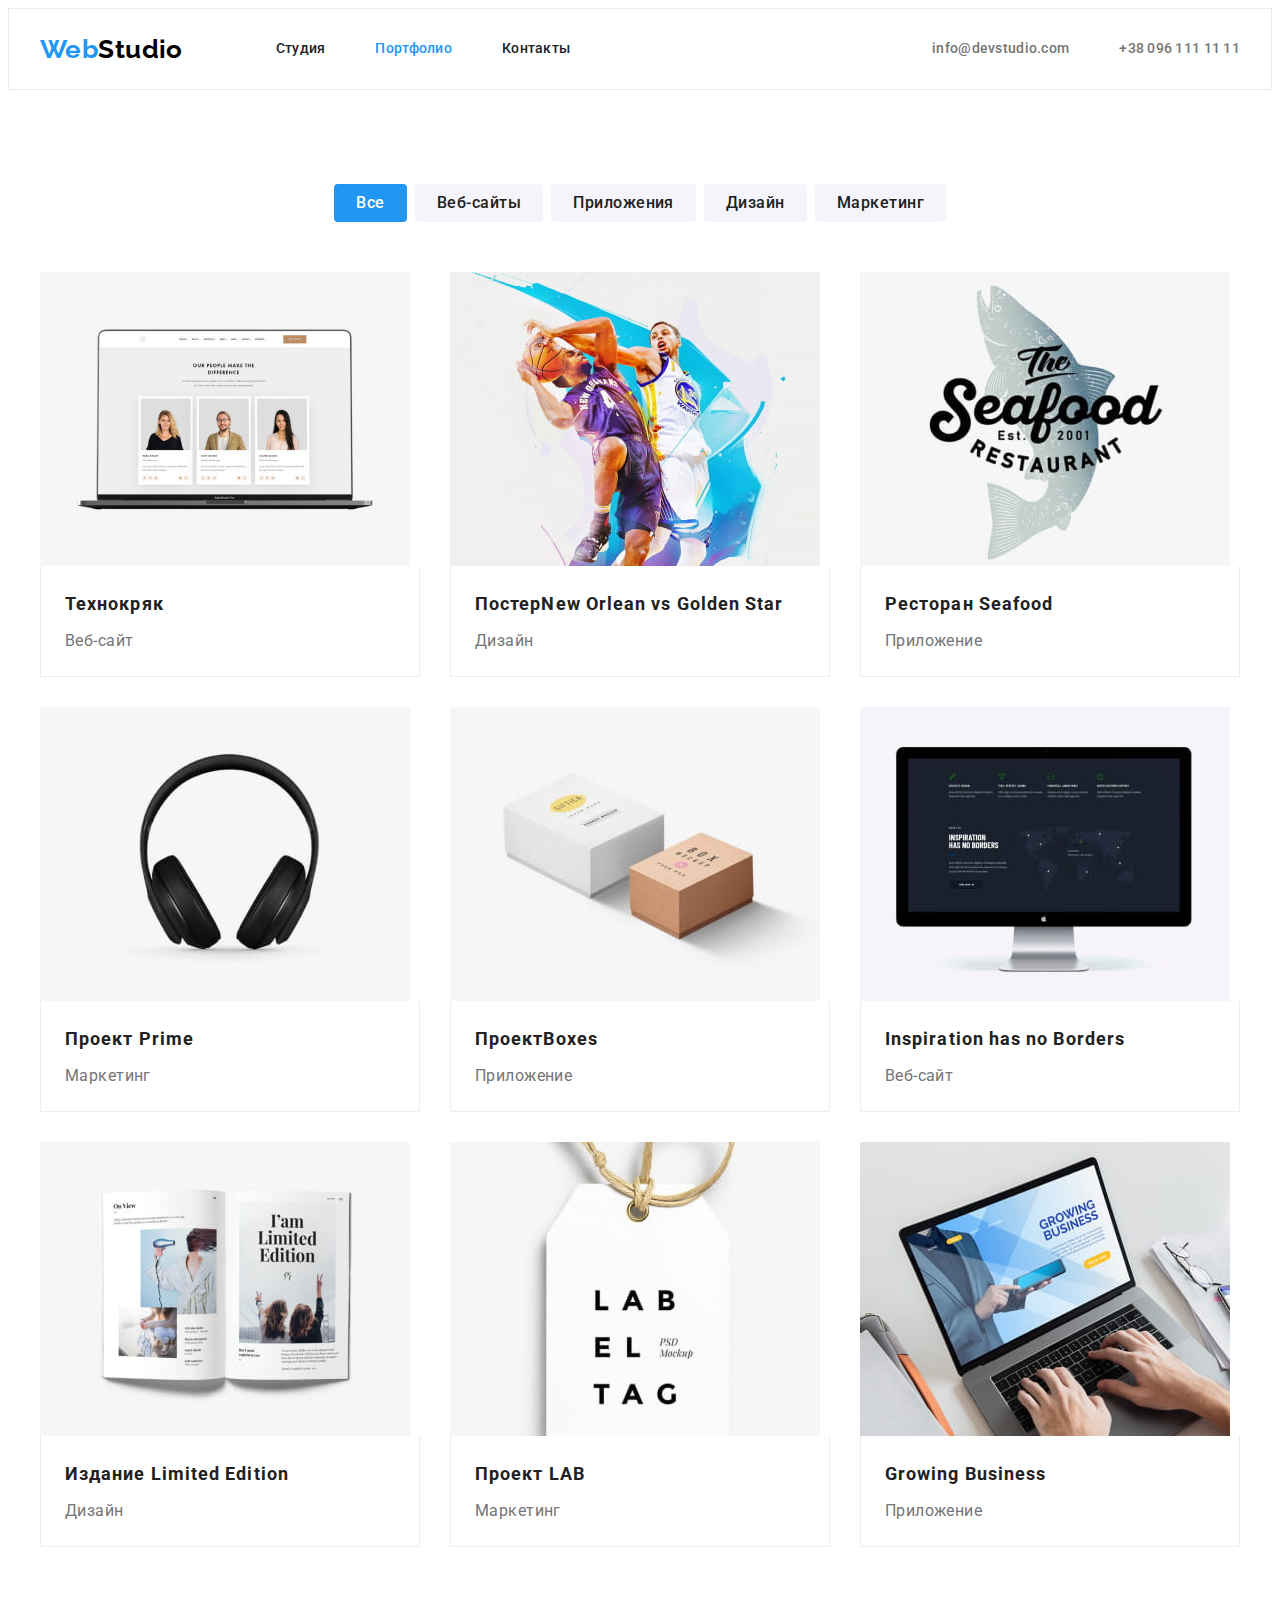
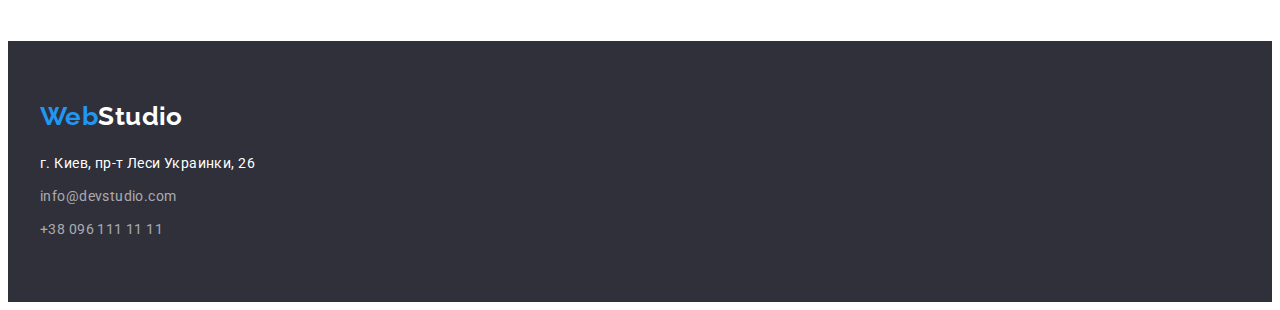
==== portfolio.html @ 6374851a "Initial commit" ====
<!DOCTYPE html>
<html lang="ru">

<head>
    <meta charset="UTF-8" />
    <meta http-equiv="X-UA-Compatible" content="IE=edge" />
    <meta name="viewport" content="width=device-width, initial-scale=1.0" />
    <title>Portfolio</title>
    <link rel="preconnect" href="https://fonts.googleapis.com" />
    <link rel="preconnect" href="https://fonts.gstatic.com" crossorigin />
    <link
        href="https://fonts.googleapis.com/css2?family=Raleway:wght@700&family=Roboto:wght@400;500;700;900&display=swap"
        rel="stylesheet" />
    <link rel="stylesheet" href="https://cdnjs.cloudflare.com/ajax/libs/modern-normalize/1.1.0/modern-normalize.min.css"
        integrity="sha512-wpPYUAdjBVSE4KJnH1VR1HeZfpl1ub8YT/NKx4PuQ5NmX2tKuGu6U/JRp5y+Y8XG2tV+wKQpNHVUX03MfMFn9Q=="
        crossorigin="anonymous" referrerpolicy="no-referrer" />
    <link rel="stylesheet" href="./css/styles.css" />
</head>

<body>
    <!--Header section-->
    <header class="header">
        <div class="container header-container">
            <a class="link logo logo-header" href="index.html">Web<span class="dark">Studio</span></a>
            <nav>
                <ul class="list nav-list">
                    <li class="nav-item">
                        <a class="link link-nav" href="index.html">Студия</a>
                    </li>
                    <li class="nav-item">
                        <a class="link link-nav link-current" href="./portfolio.html">Портфолио</a>
                    </li>
                    <li class="nav-item"><a class="link link-nav" href="">Контакты</a></li>
                </ul>
            </nav>
            <ul class="list contacts-list">
                <li class="contact-item">
                    <a class="link contact-link" href="mailto:info@devstudio.com">info@devstudio.com</a>
                </li>
                <li class="contact-item">
                    <a class="link contact-link" href="tel:+380961111111">+38 096 111 11 11</a>
                </li>
            </ul>
        </div>
    </header>
    <!--Main section-->
    <main>
        <section class="portfolio section">
            <div class="container">
                <h1 class="visually-hidden">Портфолио</h1>
                <ul class="list portfolio-btn-list">
                    <li><button class="btn btn-portfolio active-btn" type="button">Все</button></li>
                    <li><button class="btn btn-portfolio" type="button">Веб-сайты</button></li>
                    <li><button class="btn btn-portfolio" type="button">Приложения</button></li>
                    <li><button class="btn btn-portfolio" type="button">Дизайн</button></li>
                    <li><button class="btn btn-portfolio" type="button">Маркетинг</button></li>
                </ul>
                <ul class="list portfolio-list card-set">
                    <li class="card-item portfolio-item">
                        <a class="link" href="https://www.google.com/" target="_blank" rel="noopener noreferrer">
                            <img class="img" src="./images/portfolio/tehnohryak.jpg"
                                alt="Ноутбук с открытым сайтом на экране" width="370" />
                            <div class="card-content-portfolio">
                                <h2 class="title subtitle-portfolio">Технокряк</h2>
                                <p class="text-portfolio">Веб-сайт</p>
                            </div>
                        </a>
                    </li>
                    <li class="card-item portfolio-item">
                        <a class="link" href="https://www.google.com/" target=" _blank" rel="noopener noreferrer">
                            <img class="img" src="./images/portfolio/basketball.jpg"
                                alt="Противостояние двух баскетбольных игроков" width="370" />
                            <div class="card-content-portfolio">
                                <h2 class="title subtitle-portfolio">
                                    Постер<span lang="en">New Orlean vs Golden Star</span>
                                </h2>
                                <p class="text-portfolio">Дизайн</p>
                            </div>
                        </a>
                    </li>
                    <li class="card-item portfolio-item">
                        <a class="link" href="https://www.google.com/" target=" _blank" rel="noopener noreferrer">
                            <img class="img" src="./images/portfolio/restaurant.jpg" alt="Логотип ресторана"
                                width="370" />
                            <div class="card-content-portfolio">
                                <h2 class="title subtitle-portfolio">Ресторан <span lang="en">Seafood</span></h2>
                                <p class="text-portfolio">Приложение</p>
                            </div>
                        </a>
                    </li>
                    <li class="card-item portfolio-item">
                        <a class="link" href="https://www.google.com/" target=" _blank" rel="noopener noreferrer">
                            <img class="img" src="./images/portfolio/prime.jpg" alt="Наушники" width="370" />
                            <div class="card-content-portfolio">
                                <h2 class="title subtitle-portfolio">Проект <span lang="en">Prime</span></h2>
                                <p class="text-portfolio">Маркетинг</p>
                            </div>
                        </a>
                    </li>
                    <li class="card-item portfolio-item">
                        <a class="link" href="" target=" _blank" rel="noopener noreferrer">
                            <img class="img" src="./images/portfolio/boxes.jpg" alt="Две коробки с надписями"
                                width="370" />
                            <div class="card-content-portfolio">
                                <h2 class="title subtitle-portfolio">Проект<span lang="en">Boxes</span></h2>
                                <p class="text-portfolio">Приложение</p>
                            </div>
                        </a>
                    </li>
                    <li class="card-item portfolio-item">
                        <a class="link" href="https://www.google.com/" target=" _blank" rel="noopener noreferrer">
                            <img class="img" src="./images/portfolio/inspiration.jpg"
                                alt="Монитор с открытым сайтом на экране" width="370" />
                            <div class="card-content-portfolio">
                                <h2 class="title subtitle-portfolio" lang="en">Inspiration has no Borders</h2>
                                <p class="text-portfolio">Веб-сайт</p>
                            </div>
                        </a>
                    </li>
                    <li class="card-item portfolio-item">
                        <a class="link" href="https://www.google.com/" target=" _blank" rel="noopener noreferrer">
                            <img class="img" src="./images/portfolio/edition.jpg" alt="Открытое книжное издание"
                                width="370" />
                            <div class="card-content-portfolio">
                                <h2 class="title subtitle-portfolio">
                                    Издание <span lang="en">Limited Edition</span>
                                </h2>
                                <p class="text-portfolio">Дизайн</p>
                            </div>
                        </a>
                    </li>
                    <li class="card-item portfolio-item">
                        <a class="link" href="https://www.google.com/" target=" _blank" rel="noopener noreferrer">
                            <img class="img" src="./images/portfolio/lab.jpg" alt="Этикетка" width="370" />
                            <div class="card-content-portfolio">
                                <h2 class="title subtitle-portfolio">Проект <span lang="en">LAB</span></h2>
                                <p class="text-portfolio">Маркетинг</p>
                            </div>
                        </a>
                    </li>
                    <li class="card-item portfolio-item">
                        <a class="link" href="https://www.google.com/" target=" _blank" rel="noopener noreferrer">
                            <img class="img" src="./images/portfolio/business.jpg" alt="Момент работы в приложении"
                                width="370" />
                            <div class="card-content-portfolio">
                                <h2 class="title subtitle-portfolio" lang="en">Growing Business</h2>
                                <p class="text-portfolio">Приложение</p>
                            </div>
                        </a>
                    </li>
                </ul>
            </div>
        </section>
    </main>
    <!--Footer section-->
    <footer class="footer">
        <div class="container">
            <a class="link logo logo-footer" href="index.html">Web<span class="light">Studio</span></a>
            <address class="address">
                <ul class="list address-list">
                    <li class="address-item">
                        <a class="link address-link" href="https://goo.gl/maps/q22Q8NdrUK39xDqd7" target="_blank"
                            rel="noopener noreferrer">г. Киев, пр-т Леси Украинки, 26</a>
                    </li>
                    <li class="address-item">
                        <a class="link contact-link" href="mailto:info@devstudio.com">info@devstudio.com</a>
                    </li>
                    <li class="address-item">
                        <a class="link contact-link" href="tel:+380961111111">+38 096 111 11 11</a>
                    </li>
                </ul>
            </address>
        </div>
    </footer>
</body>

</html>
---- css/styles.css ----
:root {
  /* fonts */
  --main-font: 'Roboto', sans-serif;
  --secondary-font: 'Raleway', sans-serif;

  /* text color */
  --primary-txt-cl: #757575;
  --txt-dark-cl: #212121;
  --txt-light-cl: #ffffff;
  --accent-txt-cl: #2196f3;
  --contacts-txt-cl: rgba(255, 255, 255, 0.6);
  --logo-dark-cl: #000000;

  /* bg color */
  --team-btn-bg-cl: #f5f4fa;
  --address-bg-cl: #2f303a;
  --btn-bg-cl: #f5f4fa;
  --btn-hover-cl: #188ce8;

  /* borders */
  --header-border: 1px solid #ececec;
  --portfolio-border: 1px solid #eeeeee;

  /* card-set */
  --gap: 30px;
  --card-item: 4;
  --card-team-shadow: 0px 1px 3px rgba(0, 0, 0, 0.12), 0px 1px 1px rgba(0, 0, 0, 0.14),
    0px 2px 1px rgba(0, 0, 0, 0.2);
}

body {
  font-family: var(--main-font);
  font-size: 14px;
  line-height: 1.71;
  letter-spacing: 0.03em;
  color: var(--primary-txt-cl);
}

/* common property */

h1,
h2,
h3,
p {
  margin: 0;
}

ul {
  margin: 0;
  padding: 0;
}

.list {
  list-style: none;
}

.link {
  text-decoration: none;
  color: currentColor;
}

.img {
  display: block;
  max-width: 100%;
  height: auto;
}

.hero,
.footer {
  background-color: var(--address-bg-cl);
}

.btn {
  font-family: inherit;
  cursor: pointer;
  border: none;
  border-radius: 4px;
}

.title {
  color: var(--txt-dark-cl);
}

.title-about,
.title-team {
  margin-bottom: 50px;

  font-size: 36px;
  line-height: 1.17;
  text-align: center;
}

.visually-hidden {
  position: absolute;
  width: 1px;
  height: 1px;
  margin: -1px;
  border: 0;
  padding: 0;
  white-space: nowrap;
  clip-path: inset(100%);
  clip: rect(0 0 0 0);
  overflow: hidden;
}

.section {
  padding-top: 94px;
  padding-bottom: 94px;
}

.container {
  width: 1200px;
  margin-left: auto;
  margin-right: auto;
  padding-right: 15px;
  padding-left: 15px;
}

.card-set {
  display: flex;
  flex-wrap: wrap;
  gap: var(--gap);
}

.card-item {
  flex-basis: calc((100% - var(--gap) * (var(--card-item) - 1)) / var(--card-item));
}

/* HEADER */

/* logo */
.logo {
  font-family: var(--secondary-font);
  font-weight: 700;
  font-size: 26px;
  line-height: 1.19;
  color: var(--accent-txt-cl);
}

.dark {
  color: var(--logo-dark-cl);
}

.light {
  color: var(--txt-light-cl);
}

.logo-header {
  display: block;
  margin-right: 93px;
}

.header {
  font-weight: 500;
  line-height: 1.14;
  border: var(--header-border);
}

.header-container {
  display: flex;
  align-items: center;
}

.nav-list,
.contacts-list {
  display: flex;
  gap: 50px;

  letter-spacing: 0.02em;
}

.contacts-list {
  margin-left: auto;
}

/* link */

.link-nav {
  display: block;
  padding-top: 32px;
  padding-bottom: 32px;

  color: var(--txt-dark-cl);
}

.link-current {
  color: var(--accent-txt-cl);
}

.link-nav:hover,
.link-nav:focus,
.contact-link:hover,
.contact-link:focus {
  color: var(--accent-txt-cl);
}

/* Hero */

.hero {
  display: flex;
  align-items: center;
  text-align: center;
  padding-top: 200px;
  padding-bottom: 200px;
}

.hero-title {
  margin-bottom: 30px;
  max-width: 696px;
  margin-left: auto;
  margin-right: auto;

  font-weight: 900;
  font-size: 44px;
  line-height: 1.36;
  letter-spacing: 0.06em;
  text-transform: uppercase;
  color: var(--txt-light-cl);
}

.btn-hero {
  min-width: 200px;
  padding: 10px 32px;

  font-weight: 700;
  font-size: 16px;
  line-height: 1.88;
  letter-spacing: 0.06em;
  color: var(--txt-light-cl);
  background-color: var(--accent-txt-cl);
}

.btn-hero:hover,
.btn-hero:focus {
  background-color: var(--btn-hover-cl);
}

/* Features */

.features {
  padding-bottom: 0;
}

.txt-feature {
  padding-top: 1.5px;
  padding-bottom: 1.5px;
}

.subtitle-feature {
  margin-bottom: 10px;

  font-size: 14px;
  line-height: 1.14;
  text-transform: uppercase;
}

/* About */

.about-list {
  --card-item: 3;
}

/* Team */

.team {
  background-color: var(--team-btn-bg-cl);
}

.team-item {
  box-shadow: var(--card-team-shadow);
  border-radius: 0px 0px 4px 4px;
}

.card-content-team {
  padding-top: 30px;
  padding-bottom: 30px;
  padding-left: 4px;
  padding-right: 4px;
}

.subtitle-team {
  margin-bottom: 10px;

  font-weight: 500;
  font-size: 16px;
  line-height: 1.19;
  text-align: center;
}

.text-team {
  font-size: 16px;
  line-height: 1.19;
  text-align: center;
}

/* Footer */

.footer {
  padding-top: 60px;
  padding-bottom: 60px;
}

.logo-footer {
  display: block;
  margin-bottom: 20px;
}

.address {
  font-style: inherit;
  color: var(--contacts-txt-cl);
}

.address-link {
  color: var(--txt-light-cl);
}

.address-link:hover,
.address-link:focus {
  color: var(--accent-txt-cl);
}

.address-list {
  display: flex;
  flex-direction: column;
  gap: 9px;
}

/* PORTFOLIO */

.portfolio-btn-list {
  display: flex;
  justify-content: center;
  gap: 8px;
  margin-bottom: 50px;
}

.btn-portfolio {
  padding: 6px 22px;
  min-width: 73px;

  font-weight: 500;
  font-size: 16px;
  line-height: 1.62;
  letter-spacing: 0.03em;
  color: var(--txt-dark-cl);
  background-color: var(--team-btn-bg-cl);
}

.btn-portfolio:hover,
.btn-portfolio:focus {
  color: var(--txt-light-cl);
  background-color: var(--accent-txt-cl);
}

.active-btn {
  color: var(--txt-light-cl);
  background-color: var(--accent-txt-cl);
}

.portfolio-list {
  --card-item: 3;
}

.card-content-portfolio {
  padding-top: 20px;
  padding-bottom: 20px;
  padding-right: 24px;
  padding-left: 24px;

  border-left: var(--portfolio-border);
  border-right: var(--portfolio-border);
  border-bottom: var(--portfolio-border);
}

.subtitle-portfolio {
  margin-bottom: 4px;

  font-size: 18px;
  line-height: 2;
  letter-spacing: 0.06em;
}

.text-portfolio {
  font-size: 16px;
  line-height: 1.88;
}
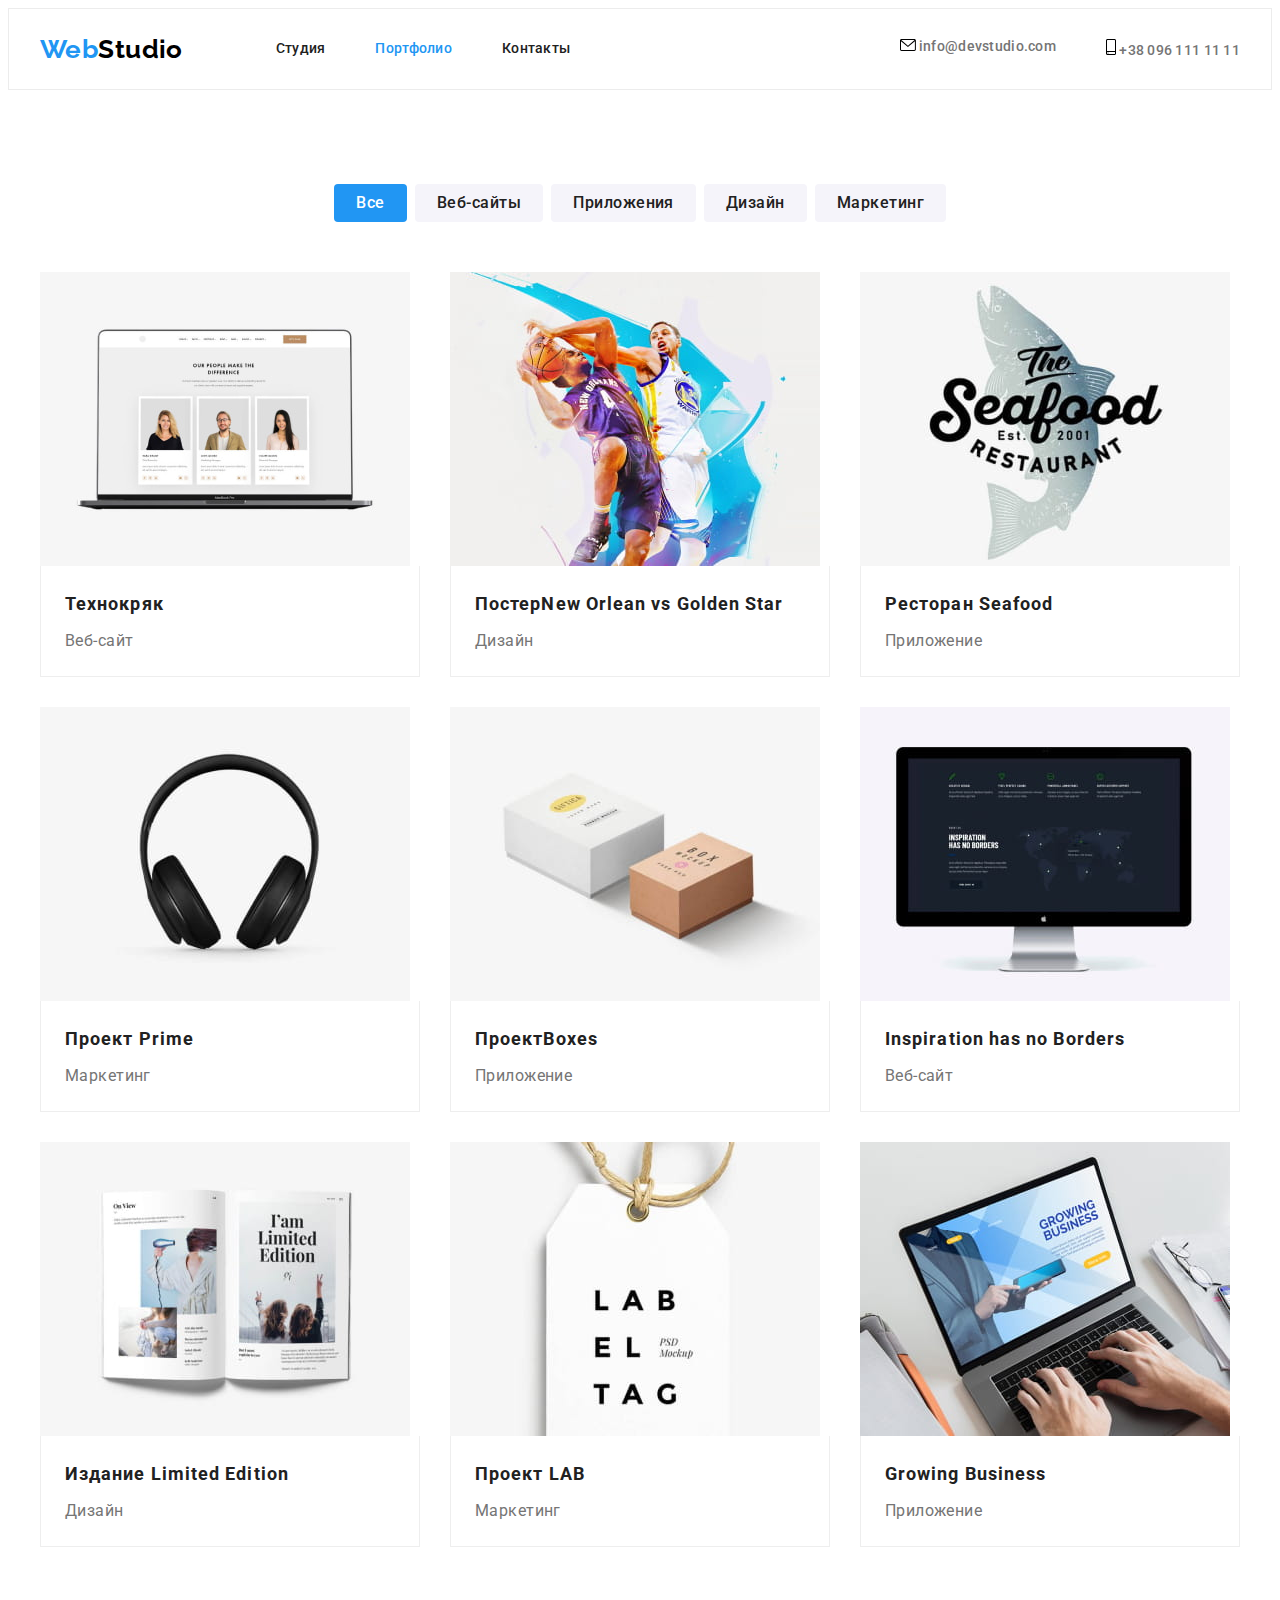
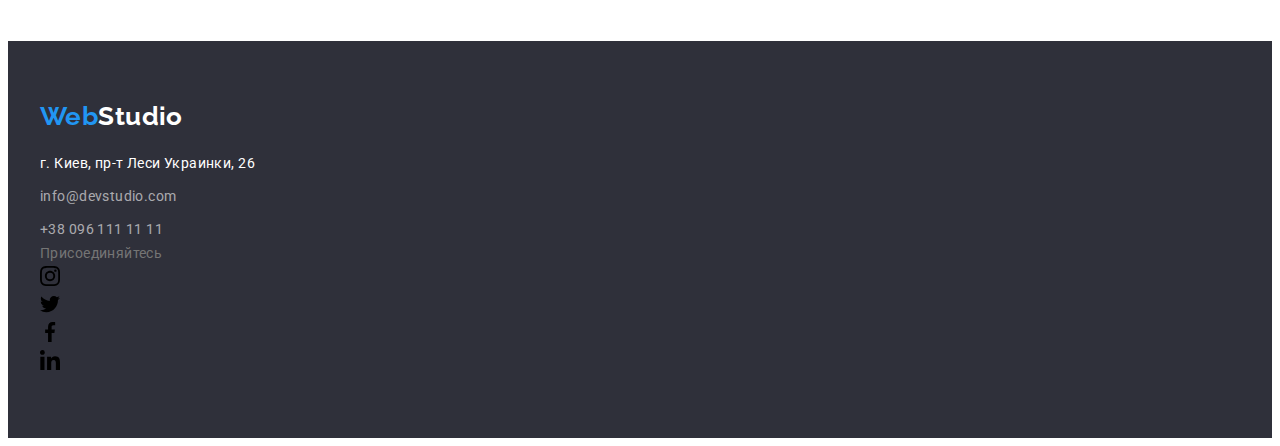
==== commit a9854a18: "Update portfolio.html" ====
--- a/portfolio.html
+++ b/portfolio.html
@@ -35,10 +35,18 @@
             </nav>
             <ul class="list contacts-list">
                 <li class="contact-item">
-                    <a class="link contact-link" href="mailto:info@devstudio.com">info@devstudio.com</a>
+                    <a class="link contact-link header-contact-link" href="mailto:info@devstudio.com">
+                        <svg width="16" height="12">
+                            <use href="./images/icons/symbol-defs.svg#envelope"></use>
+                        </svg>
+                        info@devstudio.com</a>
                 </li>
                 <li class="contact-item">
-                    <a class="link contact-link" href="tel:+380961111111">+38 096 111 11 11</a>
+                    <a class="link contact-link header-contact-link" href="tel:+380961111111">
+                        <svg width="10" height="16">
+                            <use href="./images/icons/symbol-defs.svg#smartphone"></use>
+                        </svg>
+                        +38 096 111 11 11</a>
                 </li>
             </ul>
         </div>
@@ -57,7 +65,8 @@
                 </ul>
                 <ul class="list portfolio-list card-set">
                     <li class="card-item portfolio-item">
-                        <a class="link" href="https://www.google.com/" target="_blank" rel="noopener noreferrer">
+                        <a class="link portfolio-link" href="https://www.google.com/" target="_blank"
+                            rel="noopener noreferrer">
                             <img class="img" src="./images/portfolio/tehnohryak.jpg"
                                 alt="Ноутбук с открытым сайтом на экране" width="370" />
                             <div class="card-content-portfolio">
@@ -67,7 +76,8 @@
                         </a>
                     </li>
                     <li class="card-item portfolio-item">
-                        <a class="link" href="https://www.google.com/" target=" _blank" rel="noopener noreferrer">
+                        <a class="link portfolio-link" href="https://www.google.com/" target=" _blank"
+                            rel="noopener noreferrer">
                             <img class="img" src="./images/portfolio/basketball.jpg"
                                 alt="Противостояние двух баскетбольных игроков" width="370" />
                             <div class="card-content-portfolio">
@@ -79,7 +89,8 @@
                         </a>
                     </li>
                     <li class="card-item portfolio-item">
-                        <a class="link" href="https://www.google.com/" target=" _blank" rel="noopener noreferrer">
+                        <a class="link portfolio-link" href="https://www.google.com/" target=" _blank"
+                            rel="noopener noreferrer">
                             <img class="img" src="./images/portfolio/restaurant.jpg" alt="Логотип ресторана"
                                 width="370" />
                             <div class="card-content-portfolio">
@@ -89,7 +100,8 @@
                         </a>
                     </li>
                     <li class="card-item portfolio-item">
-                        <a class="link" href="https://www.google.com/" target=" _blank" rel="noopener noreferrer">
+                        <a class="link portfolio-link" href="https://www.google.com/" target=" _blank"
+                            rel="noopener noreferrer">
                             <img class="img" src="./images/portfolio/prime.jpg" alt="Наушники" width="370" />
                             <div class="card-content-portfolio">
                                 <h2 class="title subtitle-portfolio">Проект <span lang="en">Prime</span></h2>
@@ -98,7 +110,7 @@
                         </a>
                     </li>
                     <li class="card-item portfolio-item">
-                        <a class="link" href="" target=" _blank" rel="noopener noreferrer">
+                        <a class="link portfolio-link" href="" target=" _blank" rel="noopener noreferrer">
                             <img class="img" src="./images/portfolio/boxes.jpg" alt="Две коробки с надписями"
                                 width="370" />
                             <div class="card-content-portfolio">
@@ -108,7 +120,8 @@
                         </a>
                     </li>
                     <li class="card-item portfolio-item">
-                        <a class="link" href="https://www.google.com/" target=" _blank" rel="noopener noreferrer">
+                        <a class="link portfolio-link" href="https://www.google.com/" target=" _blank"
+                            rel="noopener noreferrer">
                             <img class="img" src="./images/portfolio/inspiration.jpg"
                                 alt="Монитор с открытым сайтом на экране" width="370" />
                             <div class="card-content-portfolio">
@@ -118,7 +131,8 @@
                         </a>
                     </li>
                     <li class="card-item portfolio-item">
-                        <a class="link" href="https://www.google.com/" target=" _blank" rel="noopener noreferrer">
+                        <a class="link portfolio-link" href="https://www.google.com/" target=" _blank"
+                            rel="noopener noreferrer">
                             <img class="img" src="./images/portfolio/edition.jpg" alt="Открытое книжное издание"
                                 width="370" />
                             <div class="card-content-portfolio">
@@ -130,7 +144,8 @@
                         </a>
                     </li>
                     <li class="card-item portfolio-item">
-                        <a class="link" href="https://www.google.com/" target=" _blank" rel="noopener noreferrer">
+                        <a class="link portfolio-link" href="https://www.google.com/" target=" _blank"
+                            rel="noopener noreferrer">
                             <img class="img" src="./images/portfolio/lab.jpg" alt="Этикетка" width="370" />
                             <div class="card-content-portfolio">
                                 <h2 class="title subtitle-portfolio">Проект <span lang="en">LAB</span></h2>
@@ -139,7 +154,8 @@
                         </a>
                     </li>
                     <li class="card-item portfolio-item">
-                        <a class="link" href="https://www.google.com/" target=" _blank" rel="noopener noreferrer">
+                        <a class="link portfolio-link" href="https://www.google.com/" target=" _blank"
+                            rel="noopener noreferrer">
                             <img class="img" src="./images/portfolio/business.jpg" alt="Момент работы в приложении"
                                 width="370" />
                             <div class="card-content-portfolio">
@@ -154,22 +170,61 @@
     </main>
     <!--Footer section-->
     <footer class="footer">
-        <div class="container">
-            <a class="link logo logo-footer" href="index.html">Web<span class="light">Studio</span></a>
-            <address class="address">
-                <ul class="list address-list">
-                    <li class="address-item">
-                        <a class="link address-link" href="https://goo.gl/maps/q22Q8NdrUK39xDqd7" target="_blank"
-                            rel="noopener noreferrer">г. Киев, пр-т Леси Украинки, 26</a>
-                    </li>
-                    <li class="address-item">
-                        <a class="link contact-link" href="mailto:info@devstudio.com">info@devstudio.com</a>
-                    </li>
-                    <li class="address-item">
-                        <a class="link contact-link" href="tel:+380961111111">+38 096 111 11 11</a>
-                    </li>
-                </ul>
-            </address>
+        <div class="container footer-container">
+            <div class="first-footer">
+                <a class="link logo logo-footer" href="index.html">Web<span class="light">Studio</span></a>
+                <address class="address">
+                    <ul class="list address-list">
+                        <li class="address-item">
+                            <a class="link address-link" href="https://goo.gl/maps/q22Q8NdrUK39xDqd7" target="_blank"
+                                rel="noopener noreferrer">г. Киев, пр-т Леси Украинки, 26</a>
+                        </li>
+                        <li class="address-item">
+                            <a class="link contact-link" href="mailto:info@devstudio.com">info@devstudio.com</a>
+                        </li>
+                        <li class="address-item">
+                            <a class="link contact-link" href="tel:+380961111111">+38 096 111 11 11</a>
+                        </li>
+                    </ul>
+                </address>
+            </div>
+            <div class="second-footer">
+                <p class="txt-footer-social">Присоединяйтесь</p>
+                <ul class="list socials-list">
+                    <li>
+                        <a class="link social-link social-link-footer" href="" target="_blank" rel="noopener noreferrer"
+                            aria-label="Иконка Instagram">
+                            <svg width="20" height="20">
+                                <use href="./images/icons/symbol-defs.svg#instagram"></use>
+                            </svg>
+                        </a>
+                    </li>
+                    <li>
+                        <a class="link social-link social-link-footer" href="" target="_blank" rel="noopener noreferrer"
+                            aria-label="Иконка Twitter">
+                            <svg width="20" height="20">
+                                <use href="./images/icons/symbol-defs.svg#twitter"></use>
+                            </svg>
+                        </a>
+                    </li>
+                    <li>
+                        <a class="link social-link social-link-footer" href="" target="_blank" rel="noopener noreferrer"
+                            aria-label="Иконка Facebook">
+                            <svg width="20" height="20">
+                                <use href="./images/icons/symbol-defs.svg#facebook"></use>
+                            </svg>
+                        </a>
+                    </li>
+                    <li>
+                        <a class="link social-link social-link-footer" href="" target="_blank" rel="noopener noreferrer"
+                            aria-label="Иконка Linkedin">
+                            <svg width="20" height="20">
+                                <use href="./images/icons/symbol-defs.svg#linkedin"></use>
+                            </svg>
+                        </a>
+                    </li>
+                </ul>
+            </div>
         </div>
     </footer>
 </body>
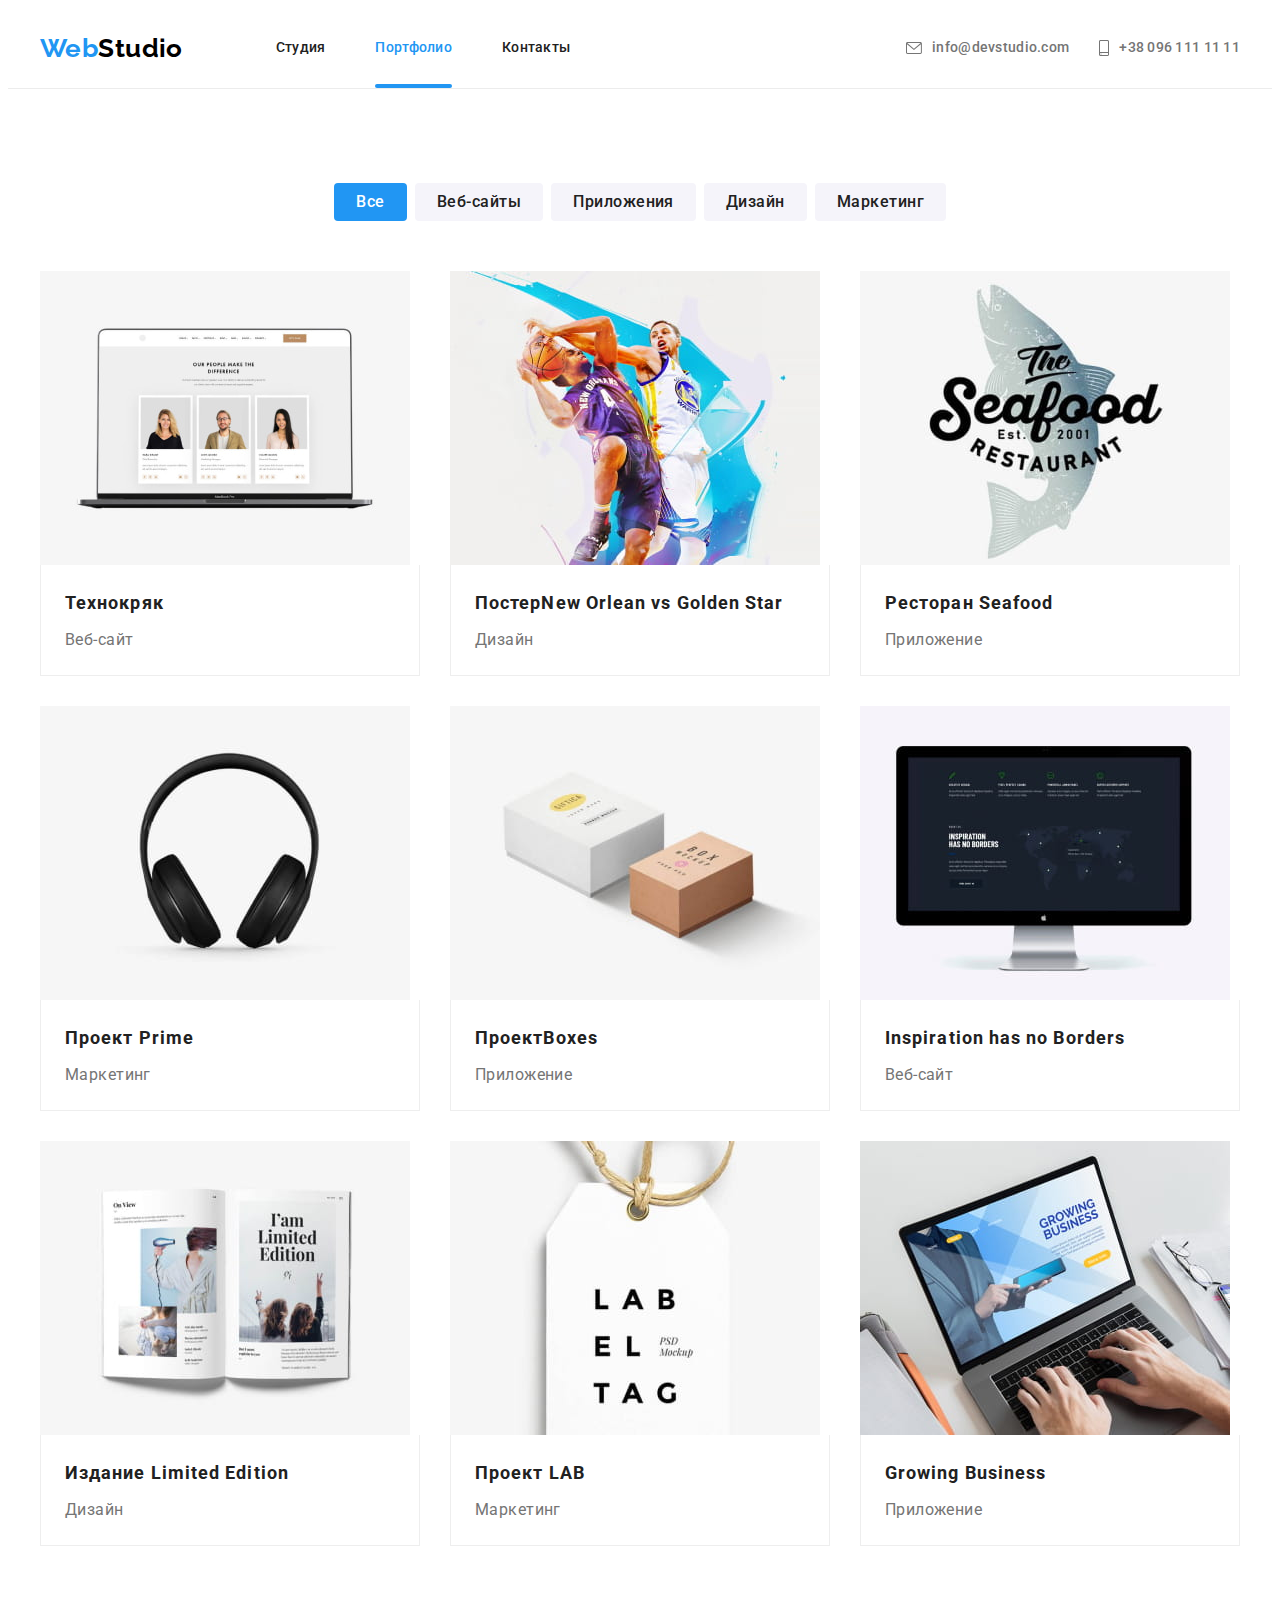
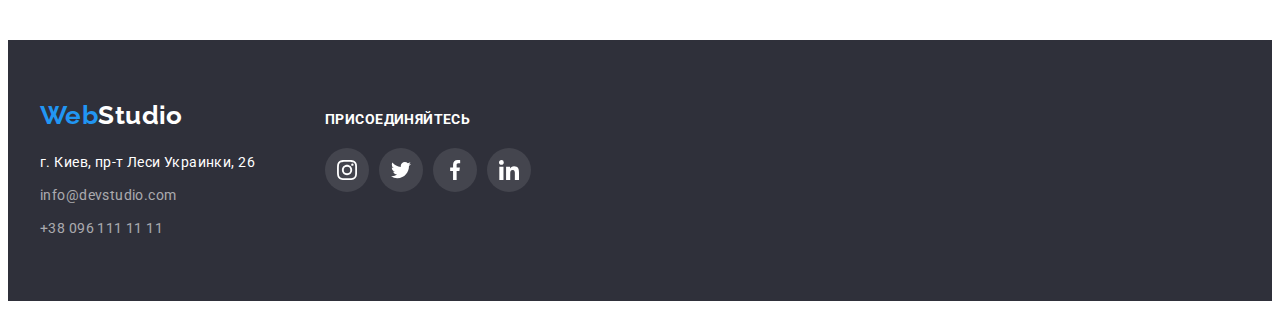
==== commit b18233ef: "Update portfolio.html" ====
--- a/portfolio.html
+++ b/portfolio.html
@@ -67,8 +67,15 @@
                     <li class="card-item portfolio-item">
                         <a class="link portfolio-link" href="https://www.google.com/" target="_blank"
                             rel="noopener noreferrer">
-                            <img class="img" src="./images/portfolio/tehnohryak.jpg"
-                                alt="Ноутбук с открытым сайтом на экране" width="370" />
+                            <div class="card-box">
+                                <img class="img" src="./images/portfolio/tehnohryak.jpg"
+                                    alt="Ноутбук с открытым сайтом на экране" width="370" />
+                                <p class="overlay">
+                                    Ресурс предлагает комплексные предложения с разным уровнем функционала и сервисов.
+                                    Все это позволит посетителю получить исчерпывающие сведения о компании или частном
+                                    лице.
+                                </p>
+                            </div>
                             <div class="card-content-portfolio">
                                 <h2 class="title subtitle-portfolio">Технокряк</h2>
                                 <p class="text-portfolio">Веб-сайт</p>
@@ -78,8 +85,15 @@
                     <li class="card-item portfolio-item">
                         <a class="link portfolio-link" href="https://www.google.com/" target=" _blank"
                             rel="noopener noreferrer">
-                            <img class="img" src="./images/portfolio/basketball.jpg"
-                                alt="Противостояние двух баскетбольных игроков" width="370" />
+                            <div class="card-box">
+                                <img class="img" src="./images/portfolio/basketball.jpg"
+                                    alt="Противостояние двух баскетбольных игроков" width="370" />
+                                <p class="overlay">
+                                    Ресурс предлагает комплексные предложения с разным уровнем функционала и сервисов.
+                                    Все это позволит посетителю получить исчерпывающие сведения о компании или частном
+                                    лице.
+                                </p>
+                            </div>
                             <div class="card-content-portfolio">
                                 <h2 class="title subtitle-portfolio">
                                     Постер<span lang="en">New Orlean vs Golden Star</span>
@@ -91,8 +105,15 @@
                     <li class="card-item portfolio-item">
                         <a class="link portfolio-link" href="https://www.google.com/" target=" _blank"
                             rel="noopener noreferrer">
-                            <img class="img" src="./images/portfolio/restaurant.jpg" alt="Логотип ресторана"
-                                width="370" />
+                            <div class="card-box">
+                                <img class="img" src="./images/portfolio/restaurant.jpg" alt="Логотип ресторана"
+                                    width="370" />
+                                <p class="overlay">
+                                    Ресурс предлагает комплексные предложения с разным уровнем функционала и сервисов.
+                                    Все это позволит посетителю получить исчерпывающие сведения о компании или частном
+                                    лице.
+                                </p>
+                            </div>
                             <div class="card-content-portfolio">
                                 <h2 class="title subtitle-portfolio">Ресторан <span lang="en">Seafood</span></h2>
                                 <p class="text-portfolio">Приложение</p>
@@ -102,7 +123,14 @@
                     <li class="card-item portfolio-item">
                         <a class="link portfolio-link" href="https://www.google.com/" target=" _blank"
                             rel="noopener noreferrer">
-                            <img class="img" src="./images/portfolio/prime.jpg" alt="Наушники" width="370" />
+                            <div class="card-box">
+                                <img class="img" src="./images/portfolio/prime.jpg" alt="Наушники" width="370" />
+                                <p class="overlay">
+                                    Ресурс предлагает комплексные предложения с разным уровнем функционала и сервисов.
+                                    Все это позволит посетителю получить исчерпывающие сведения о компании или частном
+                                    лице.
+                                </p>
+                            </div>
                             <div class="card-content-portfolio">
                                 <h2 class="title subtitle-portfolio">Проект <span lang="en">Prime</span></h2>
                                 <p class="text-portfolio">Маркетинг</p>
@@ -111,8 +139,15 @@
                     </li>
                     <li class="card-item portfolio-item">
                         <a class="link portfolio-link" href="" target=" _blank" rel="noopener noreferrer">
-                            <img class="img" src="./images/portfolio/boxes.jpg" alt="Две коробки с надписями"
-                                width="370" />
+                            <div class="card-box">
+                                <img class="img" src="./images/portfolio/boxes.jpg" alt="Две коробки с надписями"
+                                    width="370" />
+                                <p class="overlay">
+                                    Ресурс предлагает комплексные предложения с разным уровнем функционала и сервисов.
+                                    Все это позволит посетителю получить исчерпывающие сведения о компании или частном
+                                    лице.
+                                </p>
+                            </div>
                             <div class="card-content-portfolio">
                                 <h2 class="title subtitle-portfolio">Проект<span lang="en">Boxes</span></h2>
                                 <p class="text-portfolio">Приложение</p>
@@ -122,8 +157,15 @@
                     <li class="card-item portfolio-item">
                         <a class="link portfolio-link" href="https://www.google.com/" target=" _blank"
                             rel="noopener noreferrer">
-                            <img class="img" src="./images/portfolio/inspiration.jpg"
-                                alt="Монитор с открытым сайтом на экране" width="370" />
+                            <div class="card-box">
+                                <img class="img" src="./images/portfolio/inspiration.jpg"
+                                    alt="Монитор с открытым сайтом на экране" width="370" />
+                                <p class="overlay">
+                                    Ресурс предлагает комплексные предложения с разным уровнем функционала и сервисов.
+                                    Все это позволит посетителю получить исчерпывающие сведения о компании или частном
+                                    лице.
+                                </p>
+                            </div>
                             <div class="card-content-portfolio">
                                 <h2 class="title subtitle-portfolio" lang="en">Inspiration has no Borders</h2>
                                 <p class="text-portfolio">Веб-сайт</p>
@@ -133,8 +175,15 @@
                     <li class="card-item portfolio-item">
                         <a class="link portfolio-link" href="https://www.google.com/" target=" _blank"
                             rel="noopener noreferrer">
-                            <img class="img" src="./images/portfolio/edition.jpg" alt="Открытое книжное издание"
-                                width="370" />
+                            <div class="card-box">
+                                <img class="img" src="./images/portfolio/edition.jpg" alt="Открытое книжное издание"
+                                    width="370" />
+                                <p class="overlay">
+                                    Ресурс предлагает комплексные предложения с разным уровнем функционала и сервисов.
+                                    Все это позволит посетителю получить исчерпывающие сведения о компании или частном
+                                    лице.
+                                </p>
+                            </div>
                             <div class="card-content-portfolio">
                                 <h2 class="title subtitle-portfolio">
                                     Издание <span lang="en">Limited Edition</span>
@@ -146,7 +195,14 @@
                     <li class="card-item portfolio-item">
                         <a class="link portfolio-link" href="https://www.google.com/" target=" _blank"
                             rel="noopener noreferrer">
-                            <img class="img" src="./images/portfolio/lab.jpg" alt="Этикетка" width="370" />
+                            <div class="card-box">
+                                <img class="img" src="./images/portfolio/lab.jpg" alt="Этикетка" width="370" />
+                                <p class="overlay">
+                                    Ресурс предлагает комплексные предложения с разным уровнем функционала и сервисов.
+                                    Все это позволит посетителю получить исчерпывающие сведения о компании или частном
+                                    лице.
+                                </p>
+                            </div>
                             <div class="card-content-portfolio">
                                 <h2 class="title subtitle-portfolio">Проект <span lang="en">LAB</span></h2>
                                 <p class="text-portfolio">Маркетинг</p>
@@ -156,8 +212,15 @@
                     <li class="card-item portfolio-item">
                         <a class="link portfolio-link" href="https://www.google.com/" target=" _blank"
                             rel="noopener noreferrer">
-                            <img class="img" src="./images/portfolio/business.jpg" alt="Момент работы в приложении"
-                                width="370" />
+                            <div class="card-box">
+                                <img class="img" src="./images/portfolio/business.jpg" alt="Момент работы в приложении"
+                                    width="370" />
+                                <p class="overlay">
+                                    Ресурс предлагает комплексные предложения с разным уровнем функционала и сервисов.
+                                    Все это позволит посетителю получить исчерпывающие сведения о компании или частном
+                                    лице.
+                                </p>
+                            </div>
                             <div class="card-content-portfolio">
                                 <h2 class="title subtitle-portfolio" lang="en">Growing Business</h2>
                                 <p class="text-portfolio">Приложение</p>
--- a/css/styles.css
+++ b/css/styles.css
@@ -12,20 +12,37 @@
   --logo-dark-cl: #000000;
 
   /* bg color */
+  --hero-bg-cl: #c4c4c4;
   --team-btn-bg-cl: #f5f4fa;
   --address-bg-cl: #2f303a;
   --btn-bg-cl: #f5f4fa;
   --btn-hover-cl: #188ce8;
+  --about-bg-cl: rgba(47, 48, 58, 0.8);
+  --overlay-bg-cl: rgba(33, 150, 243, 0.9);
+  --backdrop-bg-cl: rgba(0, 0, 0, 0.2);
+
+  /* icon color */
+  --icon-grey-cl: #afb1b8;
+  --social-bg-cl: rgba(255, 255, 255, 0.1);
 
   /* borders */
   --header-border: 1px solid #ececec;
   --portfolio-border: 1px solid #eeeeee;
 
+  /* shadow */
+  --hov-portfolio-shadow: 0px 1px 1px rgba(0, 0, 0, 0.12), 0px 4px 4px rgba(0, 0, 0, 0.06),
+    1px 4px 6px rgba(0, 0, 0, 0.16);
+  --hov-btn-portfolio: 0px 3px 1px rgba(0, 0, 0, 0.1), 0px 1px 2px rgba(0, 0, 0, 0.08),
+    0px 2px 2px rgba(0, 0, 0, 0.12);
+  --card-team-shadow: 0px 1px 3px rgba(0, 0, 0, 0.12), 0px 1px 1px rgba(0, 0, 0, 0.14),
+    0px 2px 1px rgba(0, 0, 0, 0.2);
+
   /* card-set */
   --gap: 30px;
   --card-item: 4;
-  --card-team-shadow: 0px 1px 3px rgba(0, 0, 0, 0.12), 0px 1px 1px rgba(0, 0, 0, 0.14),
-    0px 2px 1px rgba(0, 0, 0, 0.2);
+
+  /* animate */
+  --hov-anim: 250ms cubic-bezier(0.4, 0, 0.2, 1);
 }
 
 body {
@@ -65,11 +82,6 @@
   height: auto;
 }
 
-.hero,
-.footer {
-  background-color: var(--address-bg-cl);
-}
-
 .btn {
   font-family: inherit;
   cursor: pointer;
@@ -82,7 +94,8 @@
 }
 
 .title-about,
-.title-team {
+.title-team,
+.title-clients {
   margin-bottom: 50px;
 
   font-size: 36px;
@@ -126,6 +139,22 @@
   flex-basis: calc((100% - var(--gap) * (var(--card-item) - 1)) / var(--card-item));
 }
 
+.socials-list {
+  display: flex;
+  align-items: center;
+  justify-content: center;
+  gap: 10px;
+}
+
+.social-link {
+  display: flex;
+  width: 44px;
+  height: 44px;
+  align-items: center;
+  justify-content: center;
+  border-radius: 50%;
+}
+
 /* HEADER */
 
 /* logo */
@@ -153,7 +182,7 @@
 .header {
   font-weight: 500;
   line-height: 1.14;
-  border: var(--header-border);
+  border-bottom: var(--header-border);
 }
 
 .header-container {
@@ -164,13 +193,22 @@
 .nav-list,
 .contacts-list {
   display: flex;
+
+  letter-spacing: 0.02em;
+}
+
+.nav-list {
   gap: 50px;
-
-  letter-spacing: 0.02em;
+}
+
+.nav-item {
+  position: relative;
 }
 
 .contacts-list {
+  gap: 30px;
   margin-left: auto;
+  align-items: center;
 }
 
 /* link */
@@ -185,6 +223,34 @@
 
 .link-current {
   color: var(--accent-txt-cl);
+}
+
+.link-current::after {
+  position: absolute;
+  bottom: 0;
+  left: 0;
+
+  display: block;
+  content: '';
+  width: 100%;
+  height: 4px;
+
+  border-radius: 2px;
+  background-color: var(--accent-txt-cl);
+}
+
+.header-contact-link {
+  display: flex;
+  align-items: center;
+  justify-content: center;
+  gap: 10px;
+
+  fill: currentColor;
+}
+
+.link-nav,
+.contact-link {
+  transition: color var(--hov-anim);
 }
 
 .link-nav:hover,
@@ -202,6 +268,16 @@
   text-align: center;
   padding-top: 200px;
   padding-bottom: 200px;
+  max-width: 1600px;
+  margin-left: auto;
+  margin-right: auto;
+
+  background-color: var(--hero-bg-cl);
+  background-image: linear-gradient(to right, rgba(47, 48, 58, 0.4), rgba(47, 48, 58, 0.4)),
+    url(../images/hero/hero.jpg);
+  background-repeat: no-repeat;
+  background-position: center;
+  background-size: cover;
 }
 
 .hero-title {
@@ -219,6 +295,8 @@
 }
 
 .btn-hero {
+  transition: background-color var(--hov-anim);
+
   min-width: 200px;
   padding: 10px 32px;
 
@@ -241,23 +319,57 @@
   padding-bottom: 0;
 }
 
+.icon {
+  display: flex;
+  align-items: center;
+  justify-content: center;
+  height: 120px;
+  margin-bottom: 30px;
+
+  background-color: var(--btn-bg-cl);
+  border-radius: 4px;
+}
+
+.subtitle-feature {
+  margin-bottom: 10px;
+
+  font-size: 14px;
+  line-height: 1.14;
+  text-transform: uppercase;
+}
+
 .txt-feature {
   padding-top: 1.5px;
   padding-bottom: 1.5px;
 }
 
-.subtitle-feature {
-  margin-bottom: 10px;
-
+/* About */
+
+.about-list {
+  --card-item: 3;
+}
+
+.about-item {
+  position: relative;
+}
+
+.label {
+  position: absolute;
+  bottom: 0;
+  left: 0;
+
+  display: flex;
+  width: 100%;
+  justify-content: center;
+  padding-top: 27px;
+  padding-bottom: 27px;
+
+  font-weight: 700;
   font-size: 14px;
   line-height: 1.14;
   text-transform: uppercase;
-}
-
-/* About */
-
-.about-list {
-  --card-item: 3;
+  color: var(--txt-light-cl);
+  background-color: var(--about-bg-cl);
 }
 
 /* Team */
@@ -276,6 +388,8 @@
   padding-bottom: 30px;
   padding-left: 4px;
   padding-right: 4px;
+
+  background-color: var(--txt-light-cl);
 }
 
 .subtitle-team {
@@ -288,16 +402,73 @@
 }
 
 .text-team {
+  margin-bottom: 16px;
+
   font-size: 16px;
   line-height: 1.19;
   text-align: center;
 }
 
+.socials-list {
+  display: flex;
+  align-items: center;
+  justify-content: center;
+  gap: 10px;
+}
+
+.social-link-team {
+  transition: background-color var(--hov-anim), fill var(--hov-anim);
+
+  background-color: var(--txt-light-cl);
+  fill: var(--icon-grey-cl);
+}
+
+.social-link-team:hover,
+.social-link-team:focus {
+  background-color: var(--accent-txt-cl);
+  fill: var(--txt-light-cl);
+}
+
+/* Clients */
+
+.clients-list {
+  --card-item: 6;
+}
+
+.client-link {
+  transition: fill var(--hov-anim), border var(--hov-anim);
+
+  display: flex;
+  min-height: 92px;
+  align-items: center;
+  justify-content: center;
+
+  fill: var(--icon-grey-cl);
+  border: 1px solid var(--icon-grey-cl);
+  border-radius: 4px;
+}
+
+.client-link:hover,
+.client-link:focus {
+  --icon-grey-cl: var(--accent-txt-cl);
+}
+
 /* Footer */
 
 .footer {
   padding-top: 60px;
   padding-bottom: 60px;
+  max-width: 1600px;
+  margin-left: auto;
+  margin-right: auto;
+
+  background-color: var(--address-bg-cl);
+}
+
+.footer-container {
+  display: flex;
+  gap: 70px;
+  align-items: baseline;
 }
 
 .logo-footer {
@@ -311,6 +482,8 @@
 }
 
 .address-link {
+  transition: color var(--hov-anim);
+
   color: var(--txt-light-cl);
 }
 
@@ -325,6 +498,77 @@
   gap: 9px;
 }
 
+.second-footer {
+  display: flex;
+  flex-direction: column;
+}
+
+.txt-footer-social {
+  margin-bottom: 20px;
+
+  font-weight: 700;
+  line-height: 1.14;
+  text-transform: uppercase;
+  color: var(--txt-light-cl);
+}
+
+.social-link-footer {
+  transition: background-color var(--hov-anim);
+
+  background-color: var(--social-bg-cl);
+  fill: var(--txt-light-cl);
+}
+
+.social-link-footer:hover,
+.social-link-footer:focus {
+  background-color: var(--accent-txt-cl);
+}
+
+/* Modal window */
+
+.backdrop {
+  position: fixed;
+  top: 0;
+  left: 0;
+  z-index: 100;
+
+  width: 100%;
+  height: 100%;
+
+  background-color: var(--backdrop-bg-cl);
+}
+
+.modal {
+  position: relative;
+  width: 528px;
+  height: 581px;
+
+  background-color: var(--txt-light-cl);
+  box-shadow: 0px 1px 3px rgba(0, 0, 0, 0.12), 0px 1px 1px rgba(0, 0, 0, 0.14),
+    0px 2px 1px rgba(0, 0, 0, 0.2);
+  border-radius: 4px;
+}
+
+.modal-btn {
+  position: absolute;
+  top: 8px;
+  right: 8px;
+
+  display: flex;
+  align-items: center;
+  justify-content: center;
+
+  padding: 0;
+  width: 30px;
+  height: 30px;
+  border-radius: 50%;
+  cursor: pointer;
+
+  background-color: var(--txt-light-cl);
+  fill: var(--logo-dark-cl);
+  border: 1px solid rgba(0, 0, 0, 0.1);
+}
+
 /* PORTFOLIO */
 
 .portfolio-btn-list {
@@ -335,6 +579,8 @@
 }
 
 .btn-portfolio {
+  transition: color var(--hov-anim), background-color var(--hov-anim), box-shadow var(--hov-anim);
+
   padding: 6px 22px;
   min-width: 73px;
 
@@ -350,6 +596,7 @@
 .btn-portfolio:focus {
   color: var(--txt-light-cl);
   background-color: var(--accent-txt-cl);
+  box-shadow: var(--hov-btn-portfolio);
 }
 
 .active-btn {
@@ -359,6 +606,46 @@
 
 .portfolio-list {
   --card-item: 3;
+}
+
+.portfolio-link {
+  display: flex;
+  flex-direction: column;
+}
+
+.card-box {
+  position: relative;
+  overflow: hidden;
+}
+
+.overlay {
+  position: absolute;
+  top: 0;
+  left: 0;
+  width: 100%;
+  height: 100%;
+
+  transform: translateY(100%);
+  transition: transform var(--hov-anim);
+
+  padding-top: 63px;
+  padding-bottom: 63px;
+  padding-right: 24px;
+  padding-left: 24px;
+
+  font-size: 18px;
+  line-height: 1.56;
+  color: var(--txt-light-cl);
+  background-color: var(--overlay-bg-cl);
+}
+
+.portfolio-link:hover,
+.portfolio-link:focus {
+  box-shadow: var(--hov-portfolio-shadow);
+}
+
+.portfolio-link:hover .overlay {
+  transform: translateY(0);
 }
 
 .card-content-portfolio {
